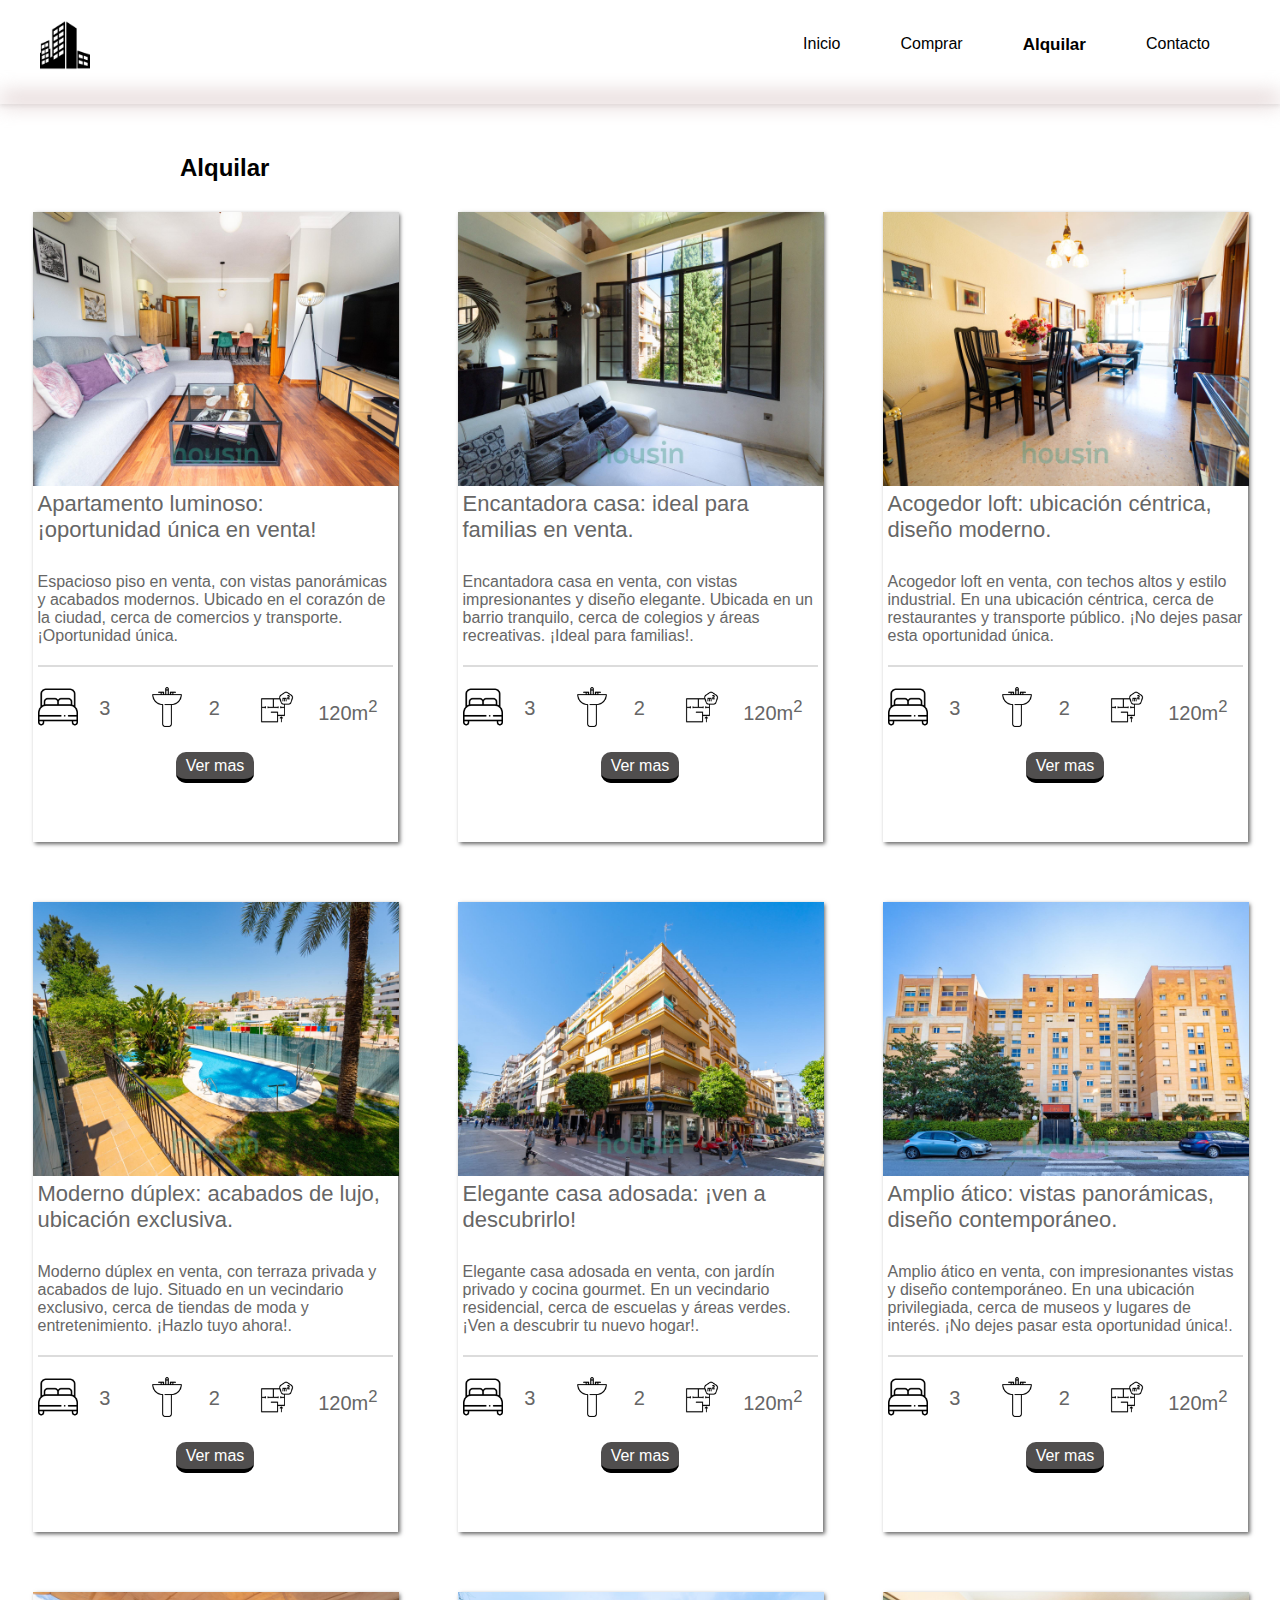
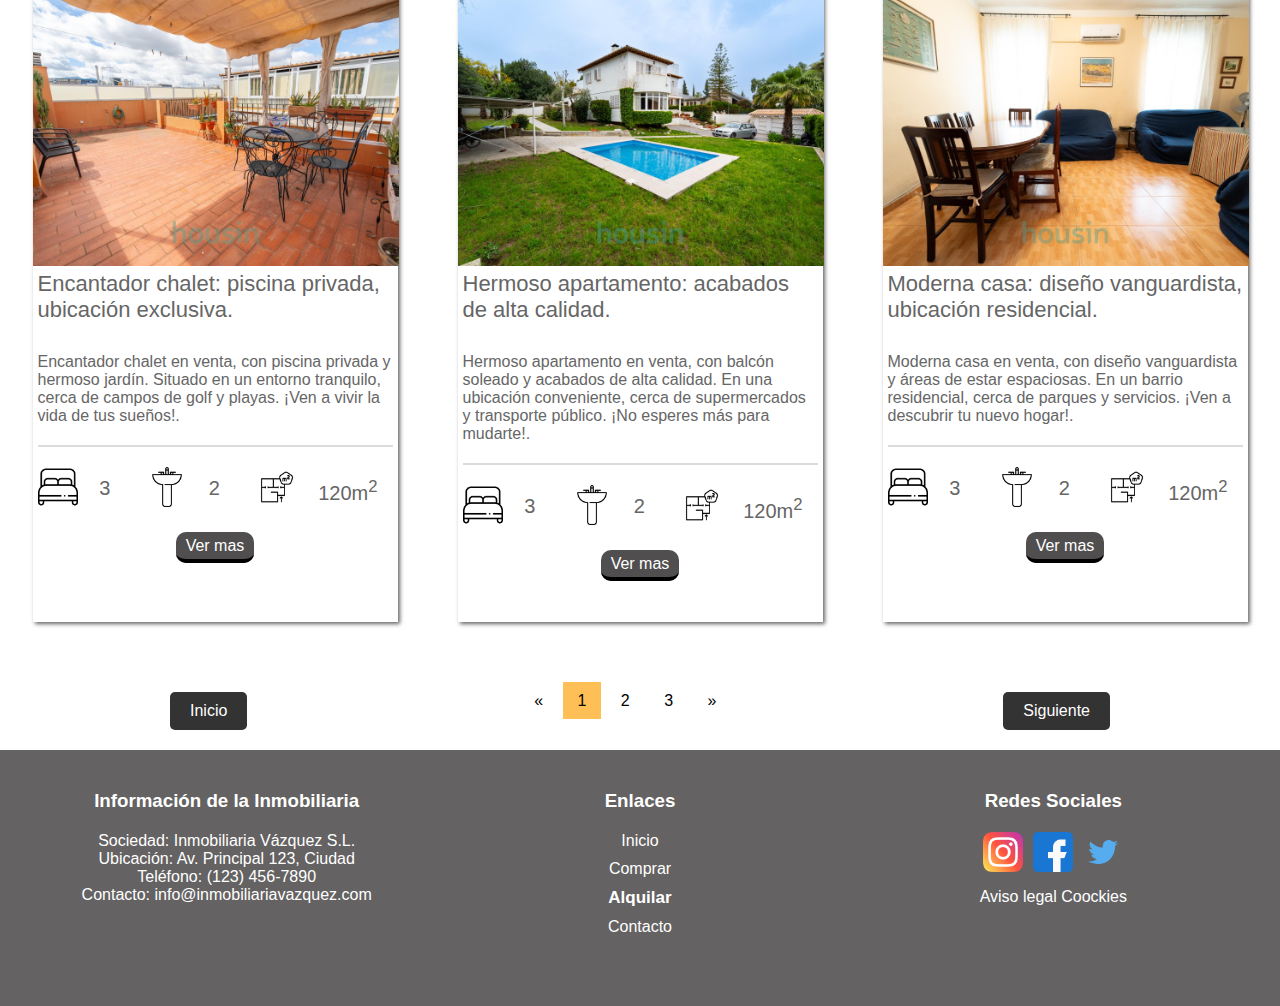
==== Proyecto Tercer Trimestre/alquilar1.html @ 36f97e47 "Commit" ====
<!DOCTYPE html>
<html lang="en">

<head>
    <meta charset="UTF-8">
    <meta name="viewport" content="width=device-width, initial-scale=1.0">
    <link rel="stylesheet" href="style.css">
    <link rel="icon" href="Imagenes/edificios.png" type="image/x-icon">
    <title>Alquilar 1/3</title>
</head>

<body>
    <header>
        <nav>
            <div class="logo" id="logo">
                <a href="notfound.html"><img src="Imagenes/edificios.png" alt="Logo"></a>
            </div>
            <ul>
                <li><a href="index.html">Inicio</a></li>
                <li><a href="comprar1.html">Comprar</a></li>
                <li><a href="alquilar1.html" class="index">Alquilar</a></li>
                <li><a href="contacto.html">Contacto</a></li>
            </ul>
        </nav>
        <div class="desenfoque"></div>
    </header>
    <div class="titulo">
        <h2>Alquilar</h2>
    </div>

    <div class="alineador">

        <div class="tarjeta">
            <div class="imagentarjeta">
                <img src="Imagenes/Casa1.png" alt="Figura de Harry Potter con escoba">
            </div>
            <div class="datos">
                <div class="descripcion">
                    <p class="tituloTarjeta">Apartamento luminoso: ¡oportunidad única en venta!</p>
                    <p>Espacioso piso en venta, con vistas panorámicas y acabados modernos. Ubicado en el corazón de la
                        ciudad, cerca de comercios y transporte. ¡Oportunidad única.
                    </p>
                    <hr class="rayaTarjeta">
                </div>

                <div class="iconos">
                    <img src="Imagenes/cama-matrimonial.png" alt="tamaño">
                    <p>3</p>
                    <img src="Imagenes/lavabo.png" alt="cantidad">
                    <p>2</p>
                    <img src="Imagenes/bosquejo.png" alt="precio">
                    <p>120m<sup>2</sup></p>
                </div>
                <div class="btn">
                    <a href="detallealquilar.html" class="boton">Ver mas</a>
                </div>
            </div>
        </div>


        <div class="tarjeta">
            <div class="imagentarjeta">
                <img src="Imagenes/Casa2.jpg" alt="Figura de Harry Potter con escoba">
            </div>
            <div class="datos">
                <div class="descripcion">
                    <p class="tituloTarjeta">Encantadora casa: ideal para familias en venta.</p>
                    <p>Encantadora casa en venta, con vistas impresionantes y diseño elegante. Ubicada en un barrio
                        tranquilo, cerca de colegios y áreas recreativas. ¡Ideal para familias!.
                    </p>
                    <hr class="rayaTarjeta">
                </div>

                <div class="iconos">
                    <img src="Imagenes/cama-matrimonial.png" alt="tamaño">
                    <p>3</p>
                    <img src="Imagenes/lavabo.png" alt="cantidad">
                    <p>2</p>
                    <img src="Imagenes/bosquejo.png" alt="precio">
                    <p>120m<sup>2</sup></p>
                </div>
                <div class="btn">
                    <a href="detallealquilar.html" class="boton">Ver mas</a>
                </div>
            </div>
        </div>

        <div class="tarjeta">
            <div class="imagentarjeta">
                <img src="Imagenes/Casa3.jpg" alt="Figura de Harry Potter con escoba">
            </div>
            <div class="datos">
                <div class="descripcion">
                    <p class="tituloTarjeta">Acogedor loft: ubicación céntrica, diseño moderno.</p>
                    <p>Acogedor loft en venta, con techos altos y estilo industrial. En una ubicación céntrica, cerca de
                        restaurantes y transporte público. ¡No dejes pasar esta oportunidad única.
                    </p>
                    <hr class="rayaTarjeta">
                </div>

                <div class="iconos">
                    <img src="Imagenes/cama-matrimonial.png" alt="tamaño">
                    <p>3</p>
                    <img src="Imagenes/lavabo.png" alt="cantidad">
                    <p>2</p>
                    <img src="Imagenes/bosquejo.png" alt="precio">
                    <p>120m<sup>2</sup></p>
                </div>
                <div class="btn">
                    <a href="detallealquilar.html" class="boton">Ver mas</a>
                </div>
            </div>
        </div>
    </div>

    <div class="alineador">

        <div class="tarjeta">
            <div class="imagentarjeta">
                <img src="Imagenes/Casa4.jpg" alt="Figura de Harry Potter con escoba">
            </div>
            <div class="datos">
                <div class="descripcion">
                    <p class="tituloTarjeta">Moderno dúplex: acabados de lujo, ubicación exclusiva.</p>
                    <p>Moderno dúplex en venta, con terraza privada y acabados de lujo. Situado en un vecindario
                        exclusivo, cerca de tiendas de moda y entretenimiento. ¡Hazlo tuyo ahora!.
                    </p>
                    <hr class="rayaTarjeta">
                </div>

                <div class="iconos">
                    <img src="Imagenes/cama-matrimonial.png" alt="tamaño">
                    <p>3</p>
                    <img src="Imagenes/lavabo.png" alt="cantidad">
                    <p>2</p>
                    <img src="Imagenes/bosquejo.png" alt="precio">
                    <p>120m<sup>2</sup></p>
                </div>
                <div class="btn">
                    <a href="detallealquilar.html" class="boton">Ver mas</a>
                </div>
            </div>
        </div>


        <div class="tarjeta">
            <div class="imagentarjeta">
                <img src="Imagenes/Casa5.jpg" alt="Figura de Harry Potter con escoba">
            </div>
            <div class="datos">
                <div class="descripcion">
                    <p class="tituloTarjeta">Elegante casa adosada: ¡ven a descubrirlo!</p>
                    <p>Elegante casa adosada en venta, con jardín privado y cocina gourmet. En un vecindario
                        residencial, cerca de escuelas y áreas verdes. ¡Ven a descubrir tu nuevo hogar!.
                    </p>
                    <hr class="rayaTarjeta">
                </div>

                <div class="iconos">
                    <img src="Imagenes/cama-matrimonial.png" alt="tamaño">
                    <p>3</p>
                    <img src="Imagenes/lavabo.png" alt="cantidad">
                    <p>2</p>
                    <img src="Imagenes/bosquejo.png" alt="precio">
                    <p>120m<sup>2</sup></p>
                </div>
                <div class="btn">
                    <a href="detallealquilar.html" class="boton">Ver mas</a>
                </div>
            </div>
        </div>

        <div class="tarjeta">
            <div class="imagentarjeta">
                <img src="Imagenes/Casa6.jpg" alt="Figura de Harry Potter con escoba">
            </div>
            <div class="datos">
                <div class="descripcion">
                    <p class="tituloTarjeta">Amplio ático: vistas panorámicas, diseño contemporáneo.</p>
                    <p>Amplio ático en venta, con impresionantes vistas y diseño contemporáneo. En una ubicación
                        privilegiada, cerca de museos y lugares de interés. ¡No dejes pasar esta oportunidad única!.
                    </p>
                    <hr class="rayaTarjeta">
                </div>

                <div class="iconos">
                    <img src="Imagenes/cama-matrimonial.png" alt="tamaño">
                    <p>3</p>
                    <img src="Imagenes/lavabo.png" alt="cantidad">
                    <p>2</p>
                    <img src="Imagenes/bosquejo.png" alt="precio">
                    <p>120m<sup>2</sup></p>
                </div>
                <div class="btn">
                    <a href="detallealquilar.html" class="boton">Ver mas</a>
                </div>
            </div>
        </div>
    </div>

    <div class="alineador">
        <div class="tarjeta">
            <div class="imagentarjeta">
                <img src="Imagenes/Casa7.jpg" alt="Figura de Harry Potter con escoba">
            </div>
            <div class="datos">
                <div class="descripcion">
                    <p class="tituloTarjeta">Encantador chalet: piscina privada, ubicación exclusiva.</p>
                    <p>Encantador chalet en venta, con piscina privada y hermoso jardín. Situado en un entorno
                        tranquilo, cerca de campos de golf y playas. ¡Ven a vivir la vida de tus sueños!.
                    </p>
                    <hr class="rayaTarjeta">
                </div>

                <div class="iconos">
                    <img src="Imagenes/cama-matrimonial.png" alt="tamaño">
                    <p>3</p>
                    <img src="Imagenes/lavabo.png" alt="cantidad">
                    <p>2</p>
                    <img src="Imagenes/bosquejo.png" alt="precio">
                    <p>120m<sup>2</sup></p>
                </div>
                <div class="btn">
                    <a href="detallealquilar.html" class="boton">Ver mas</a>
                </div>
            </div>
        </div>

        <div class="tarjeta">
            <div class="imagentarjeta">
                <img src="Imagenes/Casa8.jpg" alt="Figura de Harry Potter con escoba">
            </div>
            <div class="datos">
                <div class="descripcion">
                    <p class="tituloTarjeta">Hermoso apartamento: acabados de alta calidad.</p>
                    <p>Hermoso apartamento en venta, con balcón soleado y acabados de alta calidad. En una ubicación
                        conveniente, cerca de supermercados y transporte público. ¡No esperes más para mudarte!.
                    </p>
                    <hr class="rayaTarjeta">
                </div>

                <div class="iconos">
                    <img src="Imagenes/cama-matrimonial.png" alt="tamaño">
                    <p>3</p>
                    <img src="Imagenes/lavabo.png" alt="cantidad">
                    <p>2</p>
                    <img src="Imagenes/bosquejo.png" alt="precio">
                    <p>120m<sup>2</sup></p>
                </div>
                <div class="btn">
                    <a href="detallealquilar.html" class="boton">Ver mas</a>
                </div>
            </div>
        </div>

        <div class="tarjeta">
            <div class="imagentarjeta">
                <img src="Imagenes/Casa9.jpg" alt="Figura de Harry Potter con escoba">
            </div>
            <div class="datos">
                <div class="descripcion">
                    <p class="tituloTarjeta">Moderna casa: diseño vanguardista, ubicación residencial.</p>
                    <p>Moderna casa en venta, con diseño vanguardista y áreas de estar espaciosas. En un barrio
                        residencial, cerca de parques y servicios. ¡Ven a descubrir tu nuevo hogar!.
                    </p>
                    <hr class="rayaTarjeta">
                </div>

                <div class="iconos">
                    <img src="Imagenes/cama-matrimonial.png" alt="tamaño">
                    <p>3</p>
                    <img src="Imagenes/lavabo.png" alt="cantidad">
                    <p>2</p>
                    <img src="Imagenes/bosquejo.png" alt="precio">
                    <p>120m<sup>2</sup></p>
                </div>
                <div class="btn">
                    <a href="detallealquilar.html" class="boton">Ver mas</a>
                </div>
            </div>
        </div>
    </div>

    <div class="pagina">
        <a href="index.html" class="anterior">Inicio</a>
        <ul class="paginacion">
            <li><a href="alquilar1.html">«</a></li>
            <li><a href="alquilar1.html" class="active">1</a></li>
            <li><a href="alquilar2.html">2</a></li>
            <li><a href="alquilar3.html">3</a></li>
            <li><a href="alquilar2.html">»</a></li>
        </ul>
        <a href="alquilar2.html" class="siguiente">Siguiente</a>
    </div>


    <footer class="footer">
        <div class="footerSeccion">
            <h3>Información de la Inmobiliaria</h3>
            <p>Sociedad: Inmobiliaria Vázquez S.L.</p>
            <p>Ubicación: Av. Principal 123, Ciudad</p>
            <p>Teléfono: (123) 456-7890</p>
            <p>Contacto: info@inmobiliariavazquez.com</p>
        </div>

        <div class="footerSeccion">
            <h3>Enlaces</h3>
            <ul>
                <li><a href="index.html">Inicio</a></li>
                <li><a href="comprar1.html">Comprar</a></li>
                <li><a href="alquilar1.html" class="index">Alquilar</a></li>
                <li><a href="contacto.html">Contacto</a></li>
            </ul>
        </div>
        <div class="footerSeccion">
            <h3>Redes Sociales</h3>
            <ul class="footerIconos">
                <li><a href="notfound.html"><img src="Imagenes/Instagram.png" alt="Instagram"></a></li>
                <li><a href="notfound.html"><img src="Imagenes/Facebook.png" alt="Facebook"></a></li>
                <li><a href="notfound.html"><img src="Imagenes/X.png" alt="X"></a></li>
            </ul>
            <a href="contacto.html#avisolegal">Aviso legal</a>
            <a href="contacto.html#coockies">Coockies</a>
        </div>
    </footer>

</body>

</html>
---- Proyecto Tercer Trimestre/style.css ----
/*--------------------------------------------*/
/* All general, body general, header general, footer general e Index */

* {
    margin: 0;
    padding: 0;
}

body {
    font-family: 'Trebuchet MS', 'Lucida Sans Unicode', 'Lucida Grande', 'Lucida Sans', Arial, sans-serif
}

.index {
    font-weight: bold;
    font-size: 17px;
}

header {
    width: 100%;
    box-shadow: 0 2px 4px rgba(0, 0, 0, 0.1);
}

nav {
    display: flex;
    justify-content: space-between;
    padding: 20px 40px;
}

.logo img {
    height: 50px;
}

nav ul {
    list-style-type: none;
    display: flex;
}

nav ul li a {
    display: flex;
    padding: 15px 20px;
    margin: 0 10px;
    border-radius: 10px;
    text-decoration: none;
    color: black;
    transition: 0.5s;
}

nav ul li a:hover {
    transform: scale(1.2);
    background-color: orange;
}

.desenfoque {
    background-color: rgb(214, 193, 193);
    height: 10px;
    width: 100%;
    filter: blur(10px);
}

.imagenPrincipal {
    background-image: url('Imagenes/Manos.jpg');
    background-size: cover;
    background-position: center;
    background-attachment: fixed;
    height: 100vh;
    display: flex;
    justify-content: center;
    align-items: center;
    text-align: center;
    color: #fff;
    font-size: 24px;
}


.contenidoImagenPrincipal h1 {
    font-size: 3em;
    margin-bottom: 10px;
}

.contenidoImagenPrincipal h2 {
    font-size: 1.5em;
    margin-bottom: 40px;
}


.contenidoImagenPrincipal h1,
.contenidoImagenPrincipal h2 {
    text-shadow: 2px 2px 4px rgba(0, 0, 0, 0.5);
}

.titulo {
    margin-top: 50px;
    margin-left: 180px;
    display: flex;
}

.conocenos {
    padding: 50px 180px;
    display: flex;
}

.info p {
    margin-bottom: 20px;
}

.info {
    width: 200%;
}

.imagenEmpresa img {
    width: 80%;
    border-radius: 10px;
    margin-left: 150px;
    border-radius: 10px;
    box-shadow: 0px 0px 10px rgba(0, 0, 0, 0.1);
}

.separator {
    background-color: #ccc;
    height: 30px;
    border-radius: 20px;
    width: 80%;
    margin: 0 auto;
}

.comprarAlquilar {
    display: flex;
    justify-content: center;
    margin-bottom: 50px;
    text-align: center;
}

.alquilar img {
    filter: grayscale(100%);
}


.comprar img,
.alquilar img {
    width: 200px;
    padding-top: 40px;
    padding-left: 100px;
    padding-right: 100px;
}

.comprar .alquilar {
    text-decoration: none;
    list-style: none;
}

.comprar button,
.alquilar button {
    background-color: #333;
    color: #fff;
    width: 50%;
    padding: 10px;
    margin-top: 20px;
    border-radius: 8px;
    cursor: pointer;
    transition: background-color 0.3s;
}

.comprar button:hover,
.alquilar button:hover {
    background-color: #000;
}

.nuestraEmpresa {
    display: flex;
    justify-content: space-between;
    padding: 20px 0;
}

.imagenEmpleados img {
    width: 70%;
    border-radius: 10px;
    margin-top: 30px;
    margin-left: 150px;
    border-radius: 10px;
    box-shadow: 0px 0px 10px rgba(0, 0, 0, 0.1);
}

.nuestraEmpresaTexto p {
    margin-bottom: 20px;
    margin-right: 150px;
}

.nuestraEmpresaTexto {
    width: 51%;
}

.newsletter {
    padding: 50px;
    text-align: center;
}

.newsletter h2 {
    margin-bottom: 20px;
}

.newsletterInput,
.newsletterButton {
    padding: 10px;
    font-size: 16px;
    border: 1px solid #ccc;
}

.newsletterInput {
    width: 270px;
    border-radius: 5px 5px 5px 5px;
}

.newsletterButton {
    background-color: #333;
    color: #fff;
    border-radius: 5px 5px 5px 5px;
    cursor: pointer;
    transition: background-color 0.3s;
}

.newsletterButton:hover {
    background-color: #000;
}

.footer {
    background-color: #646262;
    color: #fff;
    padding: 40px 20px;
    display: flex;
}

.footerSeccion {
    flex: 1 1 300px;
    margin-bottom: 20px;
    text-align: center;
}

.footerSeccion h3 {
    margin-bottom: 20px;
}

.footerSeccion ul {
    list-style: none;
    padding: 0;
}

.footerSeccion ul li {
    margin-bottom: 10px;
}

.footerSeccion ul li a,
.footerSeccion a {
    text-decoration: none;
    color: #fff;
    transition: color 0.3s;
}

.footerSeccion ul li a:hover,
.footerSeccion a:hover {
    color: #000000;
}

.footerIconos {
    list-style: none;
    padding: 0;
    display: flex;
    justify-content: center;
}

.footerIconos li {
    margin-right: 10px;
}

.footerIconos li:last-child {
    margin-right: 0;
}

.footerIconos a {
    color: #fff;
    font-size: 24px;
    text-decoration: none;
}

.footerIconos img {
    max-width: 40px;
    max-height: 40px;
}

/*--------------------------------------------*/
/* Comprar y alquilar */

.tarjeta {
    width: 365px;
    height: 630px;
    box-shadow: 2px 2px 4px #666666;
    margin: 30px;
}

.imagentarjeta {
    width: 366px;
    height: 274px;
    overflow: hidden;
    display: flex;
    justify-content: center;
}

.tituloTarjeta {
    margin-bottom: 30px;
}

.datos {
    padding: 5px;
}

.datos p:first-child {
    font-size: 22px;
    text-align: left;
    color: #666666;
}

.datos p {
    font-size: 16px;
    text-align: left;
    color: #666666;
}

.iconos {
    width: 100%;
    height: 50px;
    margin-top: 20px;
    display: flex;
    justify-content: space-between;
}

.iconos img {
    width: 40px;
    height: 40px;
}

.rayaTarjeta {
    bottom: 0;
    border: 1px solid #504e4e;
    margin: 20px 0;
    opacity: 0.2;
}

.iconos p {
    font-size: 20px;
    margin-right: 15px;
    margin-top: 10px;
}

.boton {
    background-color: #504e4e;
    color: white;
    padding: 5px 10px;
    border-radius: 10px;
    text-decoration: none;
    border-bottom: 4px solid #000000;
    align-self: center;
    margin: 20px 0;
}

.boton:hover {
    background-color: #efa53d;
    border-bottom: 4px solid #6c4701;
}

.btn {
    text-align: center;
    margin: 20px 0;
}

.alineador {
    display: flex;
    justify-content: center;
}

.pagina {
    margin: 40px;
    justify-content: center;
    text-align: center;
}

.anterior {
    float: left;
    margin-left: 130px;
}

.siguiente {
    float: right;
    margin-right: 130px;
}

.anterior,
.siguiente {
    padding: 10px 20px;
    text-decoration: none;
    color: #fff;
    background-color: #333;
    border-radius: 5px;
    transition: background-color 0.3s, border-color 0.3s, color 0.3s;
}

.anterior:hover,
.siguiente:hover {
    background-color: #555;
    border-color: #555;
}

ul.paginacion {
    display: inline-block;
    padding: 0;
    margin: 0;
}

ul.paginacion li {
    display: inline;
}

ul.paginacion li a {
    color: black;
    padding: 10px 15px;
    text-decoration: none;
}

ul.paginacion li a.active {
    background-color: #ffbf57;
    color: black;
    transition: 0.5s;
}

ul.paginacion li a.active:hover {
    background-color: #955500;
    color: white;
}

/*--------------------------------------------*/
/*  Not found */


.contenedor {
    display: flex;
    justify-content: center;
    align-items: center;
    height: 100vh;
}

.mensaje-error {
    text-align: center;
}

.codigo-error {
    font-size: 5em;
    margin-bottom: 10px;
}

.descripcion-error {
    font-size: 1.5em;
    margin-bottom: 20px;
}

.enlace-error {
    display: inline-block;
    padding: 10px 20px;
    background-color: #007bff;
    color: #fff;
    text-decoration: none;
    border-radius: 5px;
    transition: background-color 0.3s ease;
    margin-bottom: 20px;
}

.enlace-error:hover {
    background-color: #0056b3;
}

.informacion-adicional {
    margin-top: 20px;
}

.sugerencia-error {
    font-size: 1.2em;
    margin-bottom: 10px;
}

.lista-sugerencias-error {
    list-style-type: none;
    color: #666666;
    padding: 0;
    margin: 0;
}

.item-sugerencia-error {
    margin-bottom: 5px;
}

/*--------------------------------------------*/
/*  Contacto */

.localizacion {
    padding: 50px 250px;
    display: flex;
    justify-content: space-between;
    align-items: center;
}

.cuadroUbicacion {
    box-shadow: 0 0 10px rgba(0, 0, 0, 0.1);
    border-radius: 10px;
}

.localizacion h2 {
    margin-bottom: 80px;
}

.localizaciones p {
    margin-bottom: 10px;
    color: #646464;
}

.contacto {
    margin: 20px auto;
    width: 50%;
    padding: 20px;
    background-color: #f2f2f2;
    border-radius: 10px;
}

.contacto h2 {
    margin-bottom: 20px;
    text-align: center;
}

.campo {
    margin-bottom: 15px;
}

label {
    display: flex;
    margin-bottom: 10px;
}

input[type="texto"],
input[type="telefono"],
input[type="correo"],
input[type="checkbox"] {
    width: 98%;
    padding: 5px;
    border: 1px solid #ccc;
    border-radius: 5px;
}


button:hover {
    background-color: #0056b3;
}

#continuar {
    display: none;
    margin-top: 10px;
    width: 100%;
    padding: 10px 0;
    border: none;
    border-radius: 5px;
    background-color: #007bff;
    color: #fff;
    cursor: pointer;
    transition: background-color 0.3s ease;
}

.avisoLegal-Coockies {
    padding: 50px 200px;
    display: flex;
    justify-content: space-between;
    align-items: center;
}

.informacionLegal-informaionCoockies h4 {
    margin-bottom: 10px;
    color: #504e4e;
}

.informacionLegal-informaionCoockies p {
    margin-bottom: 30px;
    color: #8c8c8c;
}

.informacionLegal-informaionCoockies ul li {
    margin-bottom: 10px;
    color: #737373;
}

.informacionLegal-informaionCoockies ul li:last-child {
    margin-bottom: 30px;
}

/*--------------------------------------------*/
/*  Detalle */

.imagenDetalleCasa1 {
    width: 400px;
    height: 300px;
    overflow: hidden;
    display: flex;
    justify-content: center;
    border-radius: 10px;
}

.divDetalle1 {
    padding: 50px 100px;
    display: flex;
    justify-content: space-between;
    align-items: center;
}

.iconoDetalle {
    height: 80px;
    display: flex;
    justify-content: center;
    color: #646464;
}

.listaDetalle ul li {
    margin-bottom: 10px;
    color: #646464;
}

.divDetalle2 {
    padding: 50px 200px;
}

.divDetalle2 p,
.divDetalle2 h2,
.divDetalle2 li {
    margin-bottom: 20px;
}

.divDetalle2 p,
.divDetalle2 li {
    color: #646464;
}

.divDetalle3 {
    padding: 30px 220px;
    display: flex;
    align-items: center;
    justify-content: space-between;
}

.imagenDetalleCasa2 {
    width: 500px;
    height: 400px;
    overflow: hidden;
    display: flex;
    justify-content: center;
    border-radius: 10px;
}

.localizacionDetalle {
    padding: 50px;
    display: flex;
    justify-content: center;
}
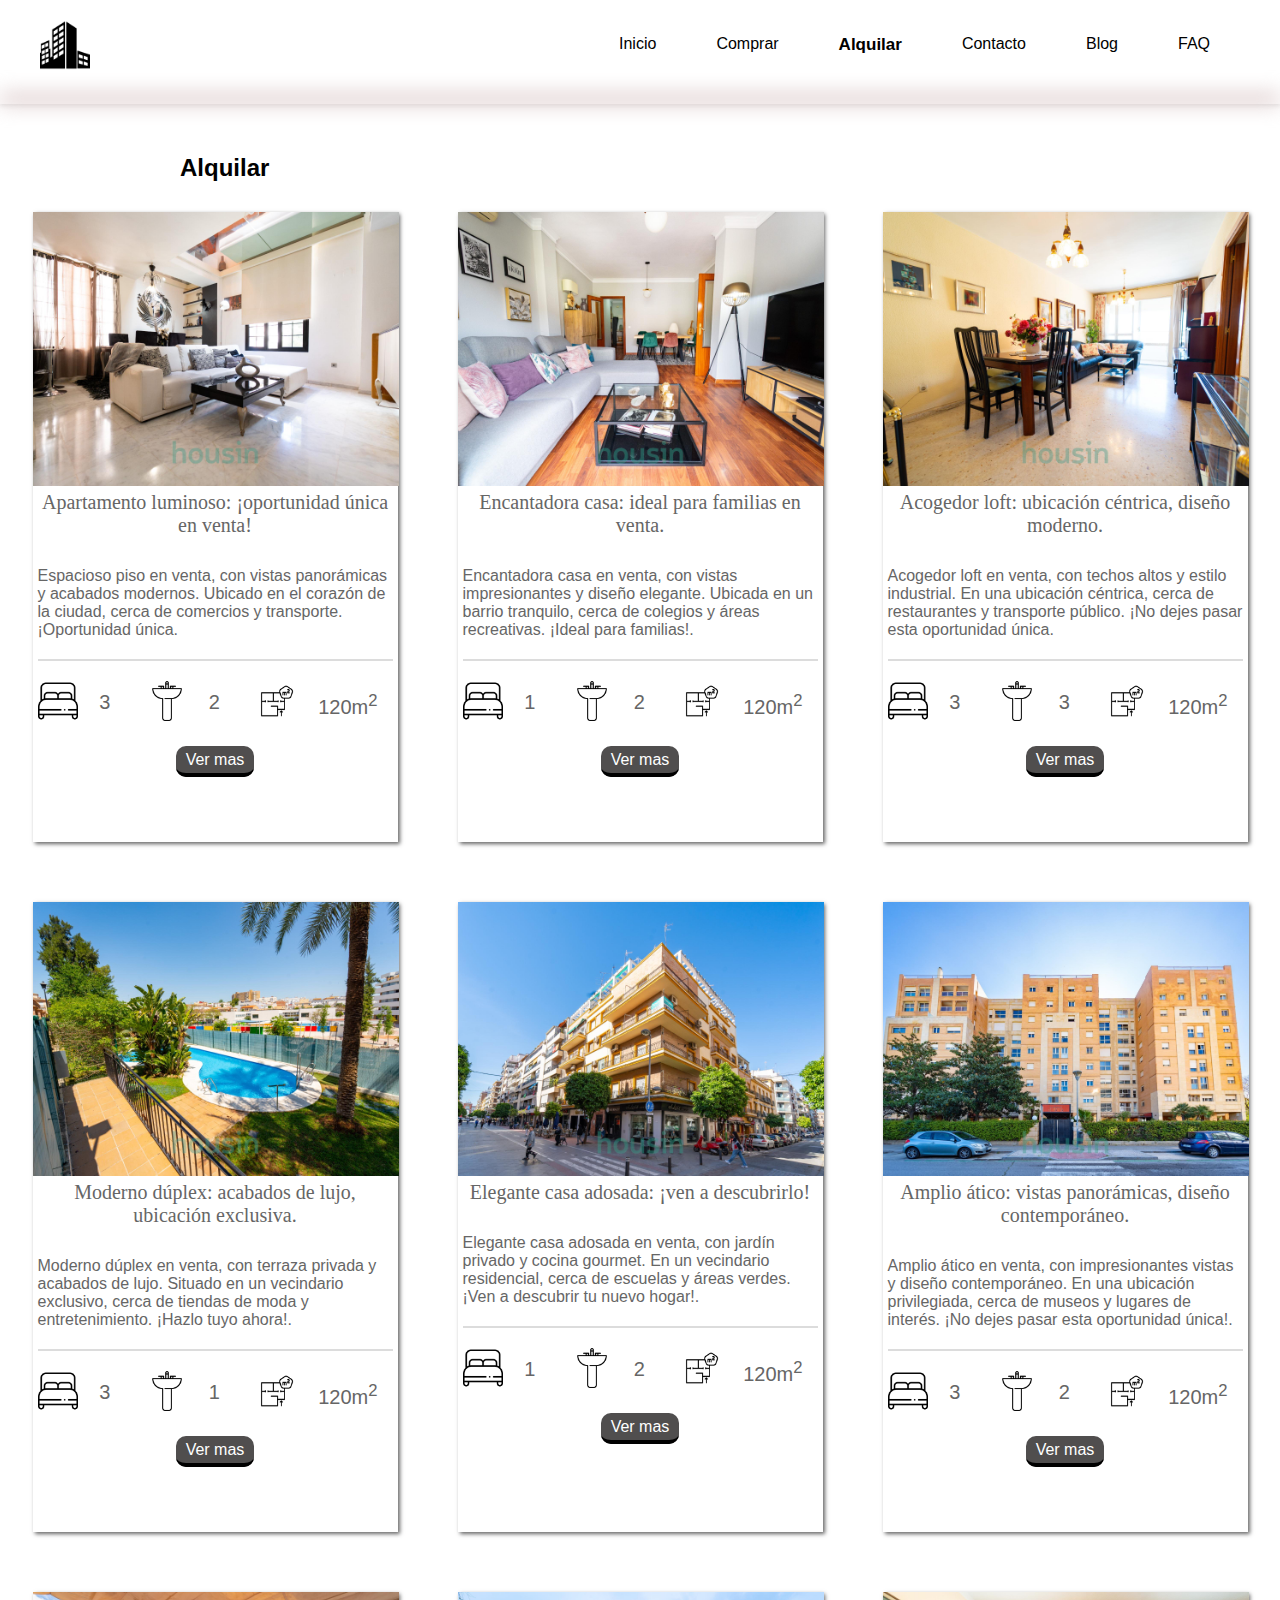
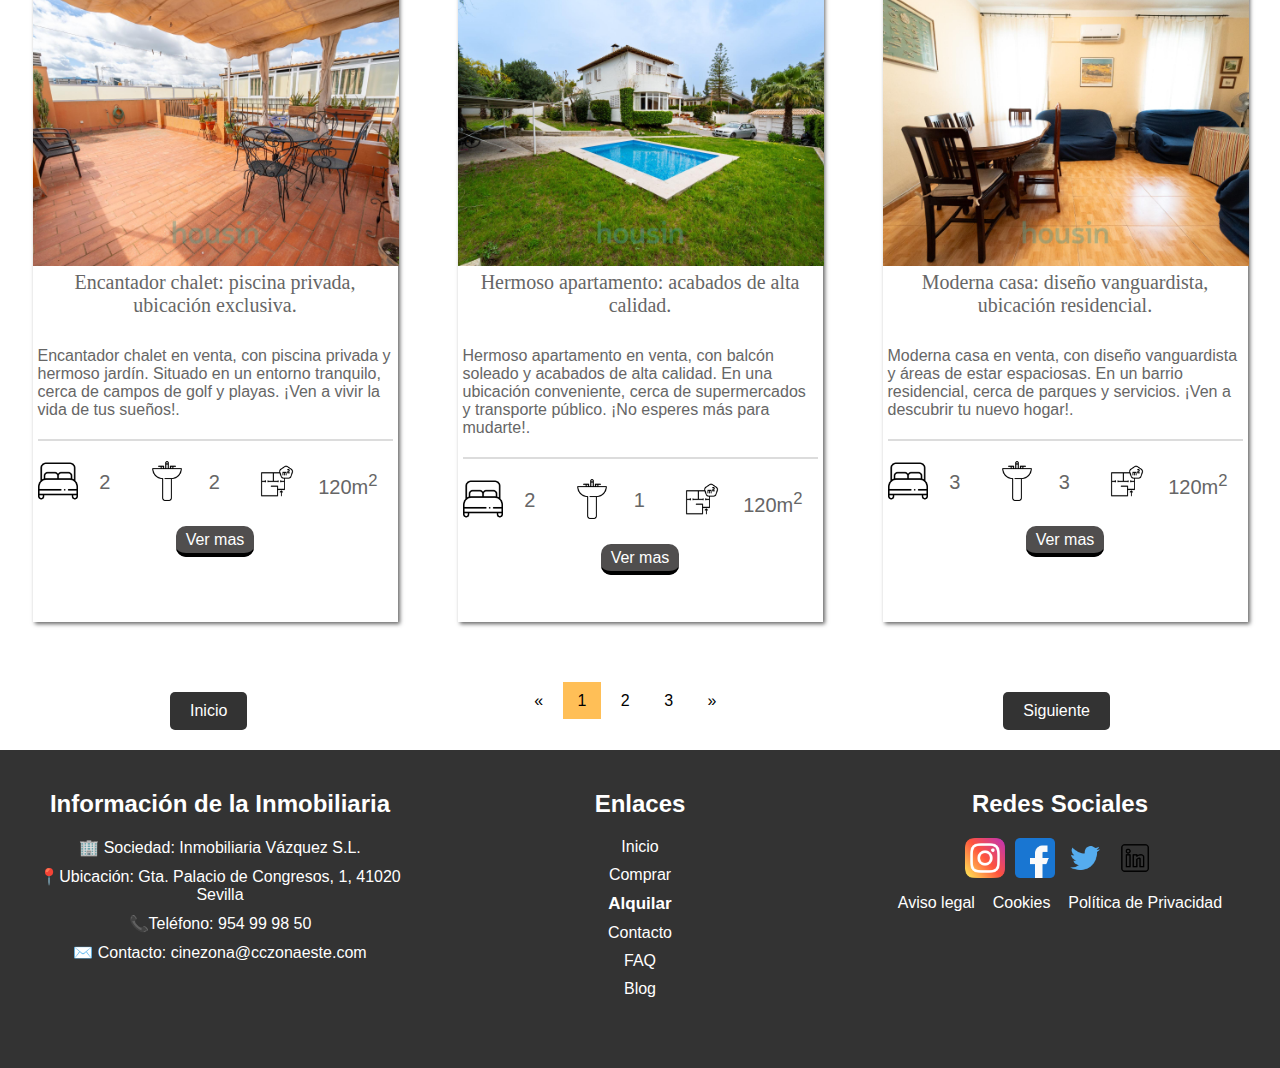
==== commit 2472b961: "Commit final 100%" ====
--- a/Proyecto Tercer Trimestre/alquilar1.html
+++ b/Proyecto Tercer Trimestre/alquilar1.html
@@ -20,10 +20,13 @@
                 <li><a href="comprar1.html">Comprar</a></li>
                 <li><a href="alquilar1.html" class="index">Alquilar</a></li>
                 <li><a href="contacto.html">Contacto</a></li>
+                <li><a href="blog.html">Blog</a></li>
+                <li><a href="faq.html">FAQ</a></li>
             </ul>
         </nav>
         <div class="desenfoque"></div>
     </header>
+
     <div class="titulo">
         <h2>Alquilar</h2>
     </div>
@@ -32,7 +35,7 @@
 
         <div class="tarjeta">
             <div class="imagentarjeta">
-                <img src="Imagenes/Casa1.png" alt="Figura de Harry Potter con escoba">
+                <img src="Imagenes/DetalleCasa1.jpg" alt="Figura de Harry Potter con escoba">
             </div>
             <div class="datos">
                 <div class="descripcion">
@@ -60,7 +63,7 @@
 
         <div class="tarjeta">
             <div class="imagentarjeta">
-                <img src="Imagenes/Casa2.jpg" alt="Figura de Harry Potter con escoba">
+                <img src="Imagenes/Casa1.png" alt="Figura de Harry Potter con escoba">
             </div>
             <div class="datos">
                 <div class="descripcion">
@@ -73,14 +76,14 @@
 
                 <div class="iconos">
                     <img src="Imagenes/cama-matrimonial.png" alt="tamaño">
-                    <p>3</p>
-                    <img src="Imagenes/lavabo.png" alt="cantidad">
-                    <p>2</p>
-                    <img src="Imagenes/bosquejo.png" alt="precio">
-                    <p>120m<sup>2</sup></p>
-                </div>
-                <div class="btn">
-                    <a href="detallealquilar.html" class="boton">Ver mas</a>
+                    <p>1</p>
+                    <img src="Imagenes/lavabo.png" alt="cantidad">
+                    <p>2</p>
+                    <img src="Imagenes/bosquejo.png" alt="precio">
+                    <p>120m<sup>2</sup></p>
+                </div>
+                <div class="btn">
+                    <a href="notfound.html" class="boton">Ver mas</a>
                 </div>
             </div>
         </div>
@@ -102,12 +105,12 @@
                     <img src="Imagenes/cama-matrimonial.png" alt="tamaño">
                     <p>3</p>
                     <img src="Imagenes/lavabo.png" alt="cantidad">
-                    <p>2</p>
-                    <img src="Imagenes/bosquejo.png" alt="precio">
-                    <p>120m<sup>2</sup></p>
-                </div>
-                <div class="btn">
-                    <a href="detallealquilar.html" class="boton">Ver mas</a>
+                    <p>3</p>
+                    <img src="Imagenes/bosquejo.png" alt="precio">
+                    <p>120m<sup>2</sup></p>
+                </div>
+                <div class="btn">
+                    <a href="notfound.html" class="boton">Ver mas</a>
                 </div>
             </div>
         </div>
@@ -132,12 +135,12 @@
                     <img src="Imagenes/cama-matrimonial.png" alt="tamaño">
                     <p>3</p>
                     <img src="Imagenes/lavabo.png" alt="cantidad">
-                    <p>2</p>
-                    <img src="Imagenes/bosquejo.png" alt="precio">
-                    <p>120m<sup>2</sup></p>
-                </div>
-                <div class="btn">
-                    <a href="detallealquilar.html" class="boton">Ver mas</a>
+                    <p>1</p>
+                    <img src="Imagenes/bosquejo.png" alt="precio">
+                    <p>120m<sup>2</sup></p>
+                </div>
+                <div class="btn">
+                    <a href="notfound.html" class="boton">Ver mas</a>
                 </div>
             </div>
         </div>
@@ -158,14 +161,14 @@
 
                 <div class="iconos">
                     <img src="Imagenes/cama-matrimonial.png" alt="tamaño">
-                    <p>3</p>
-                    <img src="Imagenes/lavabo.png" alt="cantidad">
-                    <p>2</p>
-                    <img src="Imagenes/bosquejo.png" alt="precio">
-                    <p>120m<sup>2</sup></p>
-                </div>
-                <div class="btn">
-                    <a href="detallealquilar.html" class="boton">Ver mas</a>
+                    <p>1</p>
+                    <img src="Imagenes/lavabo.png" alt="cantidad">
+                    <p>2</p>
+                    <img src="Imagenes/bosquejo.png" alt="precio">
+                    <p>120m<sup>2</sup></p>
+                </div>
+                <div class="btn">
+                    <a href="notfound.html" class="boton">Ver mas</a>
                 </div>
             </div>
         </div>
@@ -192,7 +195,7 @@
                     <p>120m<sup>2</sup></p>
                 </div>
                 <div class="btn">
-                    <a href="detallealquilar.html" class="boton">Ver mas</a>
+                    <a href="notfound.html" class="boton">Ver mas</a>
                 </div>
             </div>
         </div>
@@ -214,14 +217,14 @@
 
                 <div class="iconos">
                     <img src="Imagenes/cama-matrimonial.png" alt="tamaño">
-                    <p>3</p>
-                    <img src="Imagenes/lavabo.png" alt="cantidad">
-                    <p>2</p>
-                    <img src="Imagenes/bosquejo.png" alt="precio">
-                    <p>120m<sup>2</sup></p>
-                </div>
-                <div class="btn">
-                    <a href="detallealquilar.html" class="boton">Ver mas</a>
+                    <p>2</p>
+                    <img src="Imagenes/lavabo.png" alt="cantidad">
+                    <p>2</p>
+                    <img src="Imagenes/bosquejo.png" alt="precio">
+                    <p>120m<sup>2</sup></p>
+                </div>
+                <div class="btn">
+                    <a href="notfound.html" class="boton">Ver mas</a>
                 </div>
             </div>
         </div>
@@ -241,14 +244,14 @@
 
                 <div class="iconos">
                     <img src="Imagenes/cama-matrimonial.png" alt="tamaño">
-                    <p>3</p>
-                    <img src="Imagenes/lavabo.png" alt="cantidad">
-                    <p>2</p>
-                    <img src="Imagenes/bosquejo.png" alt="precio">
-                    <p>120m<sup>2</sup></p>
-                </div>
-                <div class="btn">
-                    <a href="detallealquilar.html" class="boton">Ver mas</a>
+                    <p>2</p>
+                    <img src="Imagenes/lavabo.png" alt="cantidad">
+                    <p>1</p>
+                    <img src="Imagenes/bosquejo.png" alt="precio">
+                    <p>120m<sup>2</sup></p>
+                </div>
+                <div class="btn">
+                    <a href="notfound.html" class="boton">Ver mas</a>
                 </div>
             </div>
         </div>
@@ -270,12 +273,12 @@
                     <img src="Imagenes/cama-matrimonial.png" alt="tamaño">
                     <p>3</p>
                     <img src="Imagenes/lavabo.png" alt="cantidad">
-                    <p>2</p>
-                    <img src="Imagenes/bosquejo.png" alt="precio">
-                    <p>120m<sup>2</sup></p>
-                </div>
-                <div class="btn">
-                    <a href="detallealquilar.html" class="boton">Ver mas</a>
+                    <p>3</p>
+                    <img src="Imagenes/bosquejo.png" alt="precio">
+                    <p>120m<sup>2</sup></p>
+                </div>
+                <div class="btn">
+                    <a href="notfound.html" class="boton">Ver mas</a>
                 </div>
             </div>
         </div>
@@ -284,7 +287,7 @@
     <div class="pagina">
         <a href="index.html" class="anterior">Inicio</a>
         <ul class="paginacion">
-            <li><a href="alquilar1.html">«</a></li>
+            <li><a href="notfound.html">«</a></li>
             <li><a href="alquilar1.html" class="active">1</a></li>
             <li><a href="alquilar2.html">2</a></li>
             <li><a href="alquilar3.html">3</a></li>
@@ -297,10 +300,10 @@
     <footer class="footer">
         <div class="footerSeccion">
             <h3>Información de la Inmobiliaria</h3>
-            <p>Sociedad: Inmobiliaria Vázquez S.L.</p>
-            <p>Ubicación: Av. Principal 123, Ciudad</p>
-            <p>Teléfono: (123) 456-7890</p>
-            <p>Contacto: info@inmobiliariavazquez.com</p>
+            <p>🏢 Sociedad: Inmobiliaria Vázquez S.L.</p>
+            <p>📍Ubicación: Gta. Palacio de Congresos, 1, 41020 Sevilla</p>
+            <p>📞Teléfono: 954 99 98 50</p>
+            <p>✉️ Contacto: cinezona@cczonaeste.com</p>
         </div>
 
         <div class="footerSeccion">
@@ -310,17 +313,22 @@
                 <li><a href="comprar1.html">Comprar</a></li>
                 <li><a href="alquilar1.html" class="index">Alquilar</a></li>
                 <li><a href="contacto.html">Contacto</a></li>
+                <li><a href="faq.html">FAQ</a></li>
+                <li><a href="blog.html">Blog</a></li>
             </ul>
         </div>
+
         <div class="footerSeccion">
             <h3>Redes Sociales</h3>
             <ul class="footerIconos">
                 <li><a href="notfound.html"><img src="Imagenes/Instagram.png" alt="Instagram"></a></li>
                 <li><a href="notfound.html"><img src="Imagenes/Facebook.png" alt="Facebook"></a></li>
-                <li><a href="notfound.html"><img src="Imagenes/X.png" alt="X"></a></li>
+                <li><a href="notfound.html"><img src="Imagenes/X.png" alt="Twitter"></a></li>
+                <li><a href="notfound.html"><img src="Imagenes/social.png" alt="LinkedIn"></a></li>
             </ul>
-            <a href="contacto.html#avisolegal">Aviso legal</a>
-            <a href="contacto.html#coockies">Coockies</a>
+            <a href="contacto.html#avisolegal">Aviso legal &nbsp;&nbsp;</a>
+            <a href="contacto.html#cookies">Cookies &nbsp;&nbsp;</a>
+            <a href="contacto.html#política">Política de Privacidad</a>
         </div>
     </footer>
 
--- a/Proyecto Tercer Trimestre/style.css
+++ b/Proyecto Tercer Trimestre/style.css
@@ -71,7 +71,6 @@
     font-size: 24px;
 }
 
-
 .contenidoImagenPrincipal h1 {
     font-size: 3em;
     margin-bottom: 10px;
@@ -82,7 +81,6 @@
     margin-bottom: 40px;
 }
 
-
 .contenidoImagenPrincipal h1,
 .contenidoImagenPrincipal h2 {
     text-shadow: 2px 2px 4px rgba(0, 0, 0, 0.5);
@@ -118,6 +116,14 @@
 .separator {
     background-color: #ccc;
     height: 30px;
+    border-radius: 20px;
+    width: 90%;
+    margin: 0 auto;
+}
+
+.miniSeparator {
+    background-color: #777777;
+    height: 10px;
     border-radius: 20px;
     width: 80%;
     margin: 0 auto;
@@ -223,25 +229,34 @@
 }
 
 .footer {
-    background-color: #646262;
+    background-color: #333;
     color: #fff;
     padding: 40px 20px;
     display: flex;
+    flex-wrap: wrap;
+    justify-content: space-around;
+    gap: 20px;
 }
 
 .footerSeccion {
-    flex: 1 1 300px;
+    flex: 1 1 200px;
     margin-bottom: 20px;
     text-align: center;
 }
 
 .footerSeccion h3 {
     margin-bottom: 20px;
+    font-size: 1.5em;
+}
+
+.footerSeccion p {
+    margin-bottom: 10px;
 }
 
 .footerSeccion ul {
     list-style: none;
     padding: 0;
+    margin: 0;
 }
 
 .footerSeccion ul li {
@@ -252,12 +267,13 @@
 .footerSeccion a {
     text-decoration: none;
     color: #fff;
-    transition: color 0.3s;
+    transition: color 0.3s, transform 0.3s;
 }
 
 .footerSeccion ul li a:hover,
 .footerSeccion a:hover {
-    color: #000000;
+    color: #ffcc00;
+    transform: scale(1.05);
 }
 
 .footerIconos {
@@ -265,25 +281,65 @@
     padding: 0;
     display: flex;
     justify-content: center;
+    gap: 10px;
 }
 
 .footerIconos li {
-    margin-right: 10px;
-}
-
-.footerIconos li:last-child {
-    margin-right: 0;
+    margin: 0;
 }
 
 .footerIconos a {
     color: #fff;
     font-size: 24px;
     text-decoration: none;
+    transition: transform 0.3s;
 }
 
 .footerIconos img {
     max-width: 40px;
     max-height: 40px;
+    transition: transform 0.3s, opacity 0.3s;
+}
+
+.footerIconos a:hover img {
+    transform: scale(1.1);
+    opacity: 0.8;
+}
+
+.footerSeccion form {
+    display: flex;
+    flex-direction: column;
+    align-items: center;
+}
+
+.footerSeccion form input[type="email"] {
+    padding: 10px;
+    border: none;
+    border-radius: 5px;
+    margin-bottom: 10px;
+    width: 80%;
+    max-width: 300px;
+    transition: transform 0.3s, box-shadow 0.3s;
+}
+
+.footerSeccion form input[type="email"]:focus {
+    transform: scale(1.05);
+    box-shadow: 0 0 5px #ffcc00;
+}
+
+.footerSeccion form button {
+    padding: 10px 20px;
+    border: none;
+    border-radius: 5px;
+    background-color: #ffcc00;
+    color: #333;
+    cursor: pointer;
+    transition: background-color 0.3s, transform 0.3s;
+}
+
+.footerSeccion form button:hover {
+    background-color: #ffaa00;
+    transform: scale(1.05);
 }
 
 /*--------------------------------------------*/
@@ -313,9 +369,10 @@
 }
 
 .datos p:first-child {
-    font-size: 22px;
-    text-align: left;
+    font-size: 20px;
+    text-align: center;
     color: #666666;
+    font-family: Georgia, 'Times New Roman', Times, serif;
 }
 
 .datos p {
@@ -438,7 +495,6 @@
 /*--------------------------------------------*/
 /*  Not found */
 
-
 .contenedor {
     display: flex;
     justify-content: center;
@@ -551,6 +607,10 @@
     border-radius: 5px;
 }
 
+#condiciones {
+    width: 400px;
+    position: absolute;
+}
 
 button:hover {
     background-color: #0056b3;
@@ -569,29 +629,34 @@
     transition: background-color 0.3s ease;
 }
 
-.avisoLegal-Coockies {
+#continuar a {
+    text-decoration: none;
+    color: white;
+}
+
+.infoLegal {
     padding: 50px 200px;
     display: flex;
     justify-content: space-between;
     align-items: center;
 }
 
-.informacionLegal-informaionCoockies h4 {
+.informacionLegal h4 {
     margin-bottom: 10px;
     color: #504e4e;
 }
 
-.informacionLegal-informaionCoockies p {
+.informacionLegal p {
     margin-bottom: 30px;
     color: #8c8c8c;
 }
 
-.informacionLegal-informaionCoockies ul li {
+.informacionLegal ul li {
     margin-bottom: 10px;
     color: #737373;
 }
 
-.informacionLegal-informaionCoockies ul li:last-child {
+.informacionLegal ul li:last-child {
     margin-bottom: 30px;
 }
 
@@ -627,7 +692,7 @@
 }
 
 .divDetalle2 {
-    padding: 50px 200px;
+    padding: 50px 250px;
 }
 
 .divDetalle2 p,
@@ -661,4 +726,87 @@
     padding: 50px;
     display: flex;
     justify-content: center;
+}
+
+/*--------------------------------------------*/
+/* FAQ */
+
+.contenidoCentral {
+    padding: 50px 100px;
+}
+
+.contenidoCentral .faqContenido {
+    text-align: center;
+}
+
+.faqTituloSection {
+    font-size: 25px;
+    margin-top: 40px;
+    margin-bottom: 40px;
+}
+
+.faqContenido {
+    margin-bottom: 20px;
+}
+
+.faqContenidoPregunta {
+    font-size: 15px;
+    font-weight: bold;
+    padding: 15px 200px;
+    background-color: #446d98;
+    color: white;
+    border: none;
+    border-radius: 5px;
+}
+
+.faqContenidoPregunta:hover {
+    background-color: #446d98;
+}
+
+.faqContenidoRespuesta {
+    padding: 30px 30px;
+    background-color: #fff;
+    border: 1px solid #ddd;
+    border-radius: 5px;
+    text-align: left;
+}
+
+.faqContenidoRespuesta p {
+    color: #252525;
+    font-weight: bold;
+}
+
+.faqContenidoRespuesta ul li {
+    margin: 10px;
+    color: #666;
+}
+
+/*--------------------------------------------*/
+/* Blog */
+
+.blogMain {
+    padding: 50px 90px
+}
+
+.blogInicioPost {
+    margin-top: 30px;
+    color: #666;
+    margin-bottom: 1rem;
+}
+
+.blogContenido p {
+    margin-bottom: 10px;
+    font-weight: bold;
+    color: #252525;
+}
+
+.blogContenido ul li {
+    margin-bottom: 20px;
+    color: #737373;
+    margin-left: 100px;
+    margin-top: 20px;
+}
+
+.blogContenido p:last-child {
+    margin-bottom: 50px;
 }